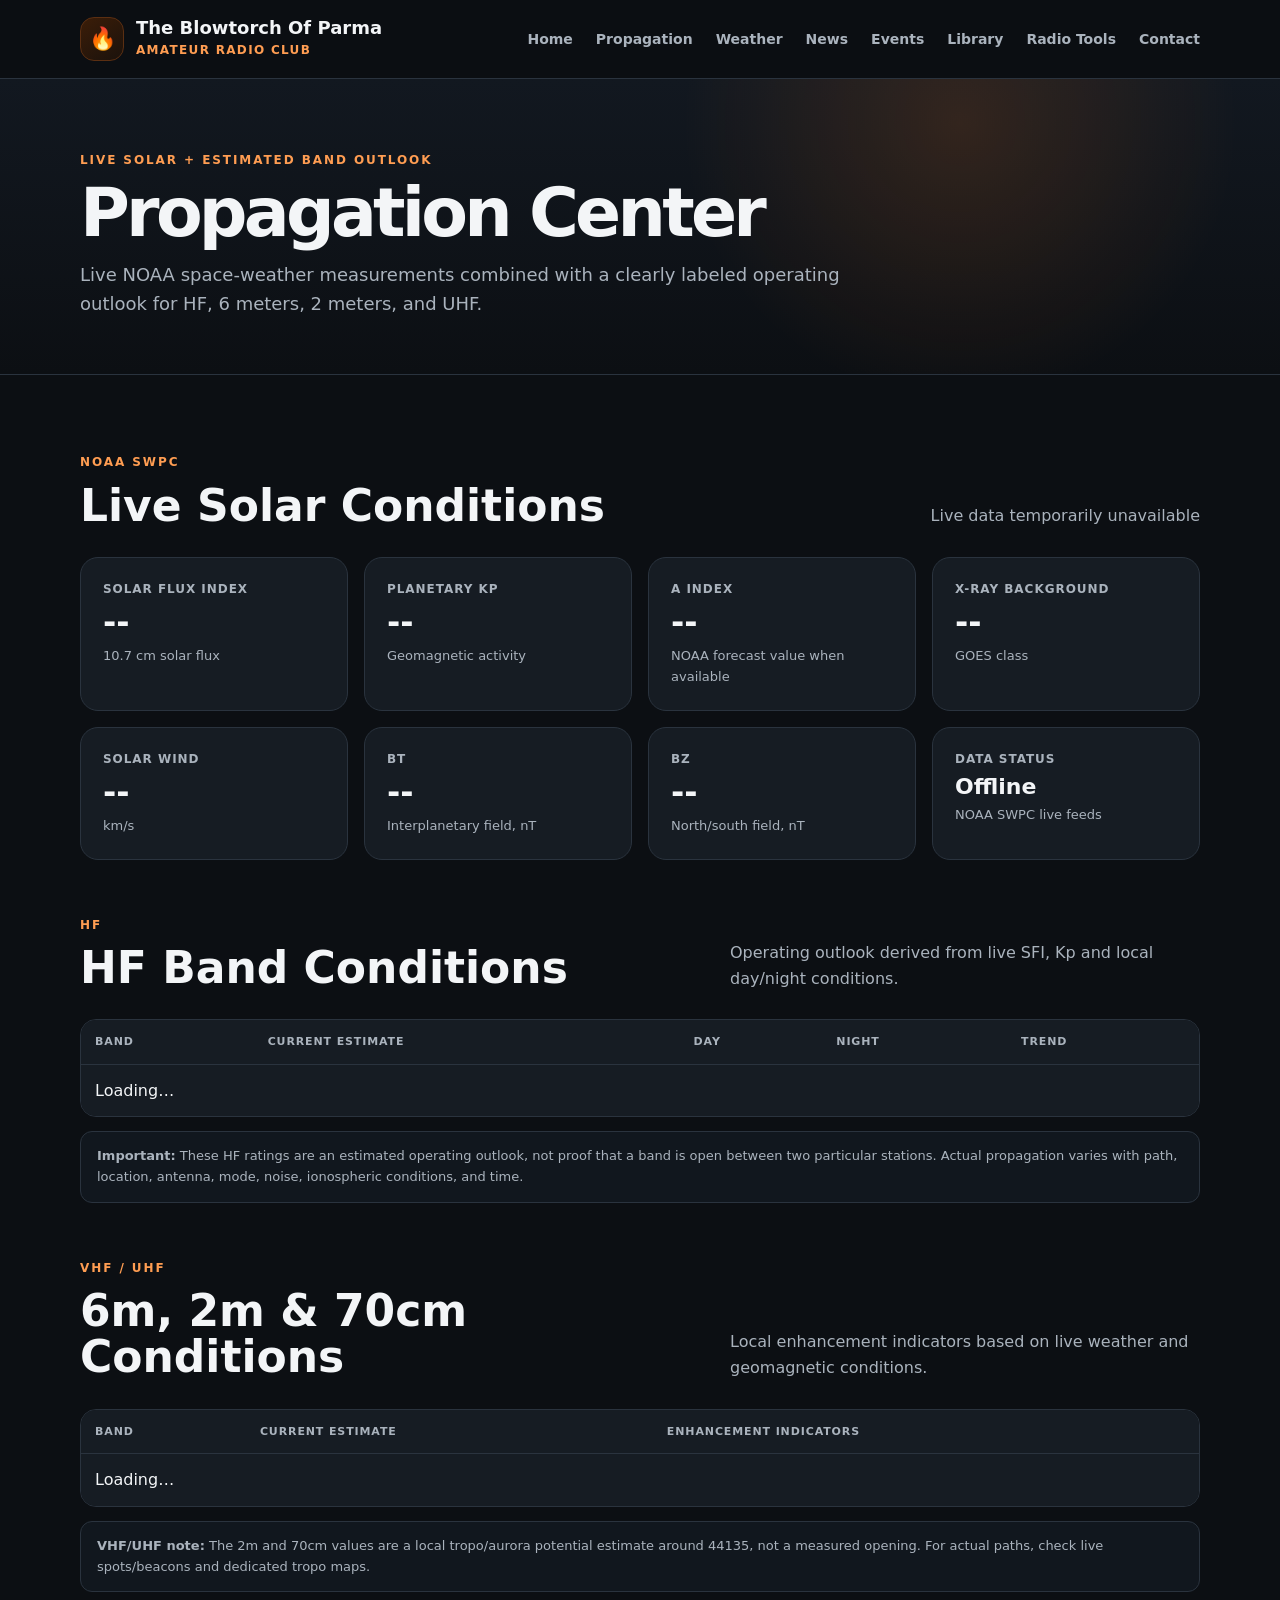
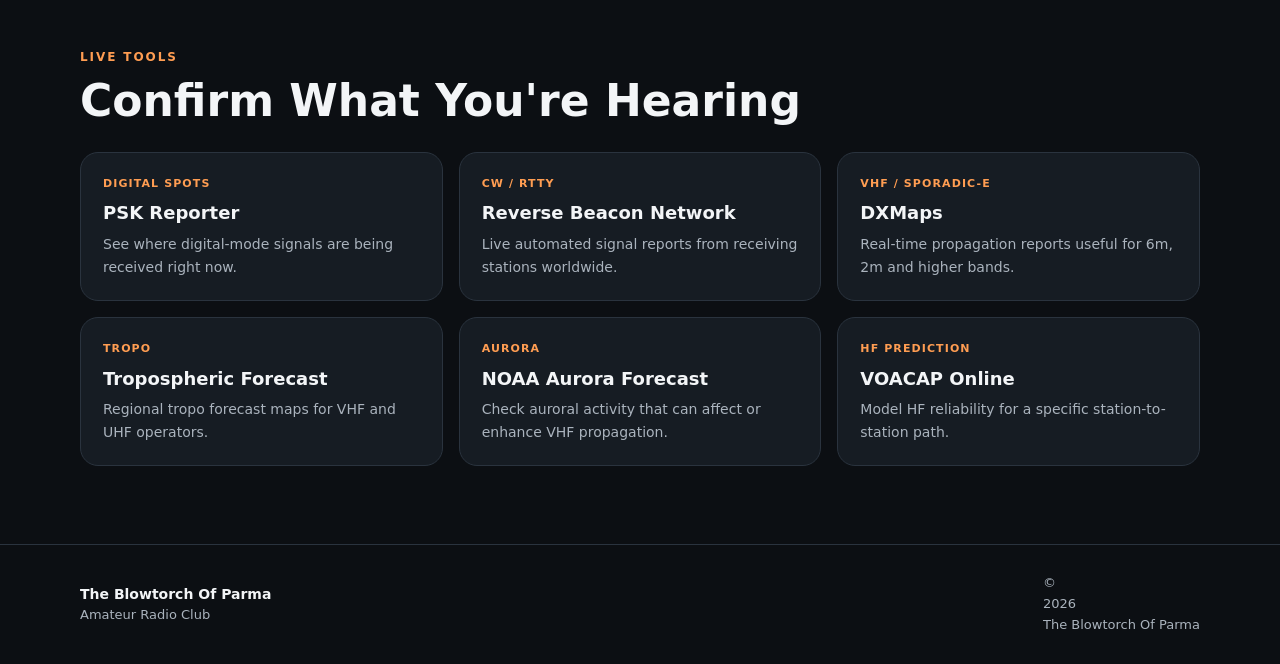
==== solar.html @ c7b8f574 "Startup" ====
<!doctype html>
<html lang="en">
<head>
  <meta charset="utf-8">
  <meta name="viewport" content="width=device-width, initial-scale=1">
  <meta name="description" content="Live solar, HF, VHF and UHF propagation dashboard for The Blowtorch Of Parma Amateur Radio Club">
  <title>Propagation Center | The Blowtorch Of Parma</title>
  <link rel="stylesheet" href="assets/css/style.css">
</head>
<body>
<header class="site-header">
  <div class="container header-inner">
    <a class="brand" href="index.html"><div class="brand-mark" aria-hidden="true">🔥</div><div class="brand-copy"><strong>The Blowtorch Of Parma</strong><span>Amateur Radio Club</span></div></a>
    <button class="nav-toggle" id="navToggle" aria-expanded="false" aria-controls="siteNav">☰</button>
    <nav id="siteNav">
      <a href="index.html">Home</a><a href="solar.html">Propagation</a><a href="weather.html">Weather</a>
      <a href="index.html#news">News</a><a href="index.html#events">Events</a><a href="index.html#library">Library</a>
      <a href="resources.html">Radio Tools</a><a href="index.html#contact">Contact</a>
    </nav>
  </div>
</header>

<main>
<section class="page-hero">
  <div class="container">
    <p class="eyebrow">Live Solar + Estimated Band Outlook</p>
    <h1>Propagation Center</h1>
    <p class="page-lead">Live NOAA space-weather measurements combined with a clearly labeled operating outlook for HF, 6 meters, 2 meters, and UHF.</p>
  </div>
</section>

<section class="section">
  <div class="container">
    <div class="section-heading"><div><p class="eyebrow">NOAA SWPC</p><h2>Live Solar Conditions</h2></div><p id="solarUpdated" class="section-intro">Loading live data…</p></div>
    <div class="metric-grid">
      <div class="metric"><span class="metric-label">Solar Flux Index</span><span id="sfi" class="metric-value">--</span><span class="metric-note">10.7 cm solar flux</span></div>
      <div class="metric"><span class="metric-label">Planetary Kp</span><span id="kp" class="metric-value">--</span><span class="metric-note">Geomagnetic activity</span></div>
      <div class="metric"><span class="metric-label">A Index</span><span id="aIndex" class="metric-value">--</span><span class="metric-note">NOAA forecast value when available</span></div>
      <div class="metric"><span class="metric-label">X-Ray Background</span><span id="xray" class="metric-value">--</span><span class="metric-note">GOES class</span></div>
      <div class="metric"><span class="metric-label">Solar Wind</span><span id="solarWind" class="metric-value">--</span><span class="metric-note">km/s</span></div>
      <div class="metric"><span class="metric-label">Bt</span><span id="bt" class="metric-value">--</span><span class="metric-note">Interplanetary field, nT</span></div>
      <div class="metric"><span class="metric-label">Bz</span><span id="bz" class="metric-value">--</span><span class="metric-note">North/south field, nT</span></div>
      <div class="metric"><span class="metric-label">Data Status</span><span id="dataStatus" class="metric-value" style="font-size:22px">Loading</span><span class="metric-note">NOAA SWPC live feeds</span></div>
    </div>

    <div class="section-heading" style="margin-top:56px"><div><p class="eyebrow">HF</p><h2>HF Band Conditions</h2></div><p class="section-intro">Operating outlook derived from live SFI, Kp and local day/night conditions.</p></div>
    <div class="band-table-wrap">
      <table class="band-table">
        <thead><tr><th>Band</th><th>Current Estimate</th><th>Day</th><th>Night</th><th>Trend</th></tr></thead>
        <tbody id="hfRows"><tr><td colspan="5">Loading…</td></tr></tbody>
      </table>
    </div>
    <div class="disclaimer"><strong>Important:</strong> These HF ratings are an estimated operating outlook, not proof that a band is open between two particular stations. Actual propagation varies with path, location, antenna, mode, noise, ionospheric conditions, and time.</div>

    <div class="section-heading" style="margin-top:56px"><div><p class="eyebrow">VHF / UHF</p><h2>6m, 2m & 70cm Conditions</h2></div><p class="section-intro">Local enhancement indicators based on live weather and geomagnetic conditions.</p></div>
    <div class="band-table-wrap">
      <table class="band-table">
        <thead><tr><th>Band</th><th>Current Estimate</th><th>Enhancement Indicators</th></tr></thead>
        <tbody id="vhfRows"><tr><td colspan="3">Loading…</td></tr></tbody>
      </table>
    </div>
    <div class="disclaimer"><strong>VHF/UHF note:</strong> The 2m and 70cm values are a local tropo/aurora potential estimate around 44135, not a measured opening. For actual paths, check live spots/beacons and dedicated tropo maps.</div>

    <div class="section-heading" style="margin-top:56px"><div><p class="eyebrow">Live Tools</p><h2>Confirm What You're Hearing</h2></div></div>
    <div class="tool-grid">
      <a class="tool-card" href="https://www.pskreporter.info/pskmap.html" target="_blank" rel="noopener"><span class="tool-type">Digital Spots</span><strong>PSK Reporter</strong><p>See where digital-mode signals are being received right now.</p></a>
      <a class="tool-card" href="https://reversebeacon.net/" target="_blank" rel="noopener"><span class="tool-type">CW / RTTY</span><strong>Reverse Beacon Network</strong><p>Live automated signal reports from receiving stations worldwide.</p></a>
      <a class="tool-card" href="https://www.dxmaps.com/" target="_blank" rel="noopener"><span class="tool-type">VHF / Sporadic-E</span><strong>DXMaps</strong><p>Real-time propagation reports useful for 6m, 2m and higher bands.</p></a>
      <a class="tool-card" href="https://www.dxinfocentre.com/tropo.html" target="_blank" rel="noopener"><span class="tool-type">Tropo</span><strong>Tropospheric Forecast</strong><p>Regional tropo forecast maps for VHF and UHF operators.</p></a>
      <a class="tool-card" href="https://www.swpc.noaa.gov/products/aurora-30-minute-forecast" target="_blank" rel="noopener"><span class="tool-type">Aurora</span><strong>NOAA Aurora Forecast</strong><p>Check auroral activity that can affect or enhance VHF propagation.</p></a>
      <a class="tool-card" href="https://www.voacap.com/hf/" target="_blank" rel="noopener"><span class="tool-type">HF Prediction</span><strong>VOACAP Online</strong><p>Model HF reliability for a specific station-to-station path.</p></a>
    </div>
  </div>
</section>
</main>

<footer><div class="container footer-inner"><div><strong>The Blowtorch Of Parma</strong><span>Amateur Radio Club</span></div><div>© <span id="year"></span> The Blowtorch Of Parma</div></div></footer>

<script src="assets/js/live-data.js"></script>
<script>
const set=(id,v,dec=0)=>{
  const e=document.getElementById(id); if(!e) return;
  e.textContent=(v===null||v===undefined||!Number.isFinite(Number(v)))?"--":Number(v).toFixed(dec);
};
const ratingHtml=r=>`<span class="rating ${r.cls||'neutral'}"><span class="rating-dot"></span>${r.label}</span>`;

async function loadPropagation(){
  try{
    const [w,s]=await Promise.all([BLOWTORCH_LIVE.getWeather(),BLOWTORCH_LIVE.getSolar()]);
    set("sfi",s.sfi,0); set("kp",s.kp,1); set("aIndex",s.aIndex,0);
    document.getElementById("xray").textContent=s.xrayClass||"--";
    set("solarWind",s.solarWind,0); set("bt",s.bt,1); set("bz",s.bz,1);
    document.getElementById("dataStatus").textContent="LIVE";
    document.getElementById("solarUpdated").textContent="Updated "+new Date().toLocaleString();

    const hf=BLOWTORCH_LIVE.hfBands(s,w);
    const hfRows=document.getElementById("hfRows"); hfRows.innerHTML="";
    hf.forEach(b=>{
      const tr=document.createElement("tr");
      tr.innerHTML=`<td><strong>${b.band}</strong></td><td>${ratingHtml(b.current)}</td><td>${ratingHtml(b.day)}</td><td>${ratingHtml(b.night)}</td><td>${b.trend}</td>`;
      hfRows.appendChild(tr);
    });

    const vhf=BLOWTORCH_LIVE.vhfBands(s,w);
    const vr=document.getElementById("vhfRows"); vr.innerHTML="";
    vhf.forEach(b=>{
      const tr=document.createElement("tr");
      tr.innerHTML=`<td><strong>${b.band}</strong></td><td>${ratingHtml(b.current)}</td><td>${b.enhancement}</td>`;
      vr.appendChild(tr);
    });
  }catch(e){
    console.error(e);
    document.getElementById("dataStatus").textContent="Offline";
    document.getElementById("solarUpdated").textContent="Live data temporarily unavailable";
  }
}

document.getElementById("year").textContent=new Date().getFullYear();
const b=document.getElementById("navToggle"),n=document.getElementById("siteNav");
b.addEventListener("click",()=>{const o=n.classList.toggle("open");b.setAttribute("aria-expanded",String(o));});
n.querySelectorAll("a").forEach(a=>a.addEventListener("click",()=>n.classList.remove("open")));
loadPropagation();
</script>
</body>
</html>
---- assets/css/style.css ----
*{box-sizing:border-box}
:root{
  --bg:#0c0f13;
  --bg-soft:#11161c;
  --panel:#161c23;
  --panel-2:#1b222b;
  --line:#2a333e;
  --text:#f3f5f7;
  --muted:#aab3bd;
  --orange:#ff7a1a;
  --orange-soft:#ff9d52;
  --max:1120px;
  --radius:18px;
}
html{scroll-behavior:smooth}
body{
  margin:0;
  font-family:Inter,ui-sans-serif,system-ui,-apple-system,BlinkMacSystemFont,"Segoe UI",sans-serif;
  background:var(--bg);
  color:var(--text);
  line-height:1.6;
}
a{color:inherit}
img{max-width:100%;display:block}
.container{width:min(var(--max),calc(100% - 36px));margin:auto}
.site-header{
  position:sticky;top:0;z-index:50;
  background:rgba(12,15,19,.92);
  border-bottom:1px solid var(--line);
  backdrop-filter:blur(14px);
}
.header-inner{min-height:78px;display:flex;align-items:center;justify-content:space-between;gap:24px}
.brand{display:flex;align-items:center;gap:12px;text-decoration:none}
.brand-mark{
  width:44px;height:44px;border-radius:14px;
  display:grid;place-items:center;
  background:linear-gradient(145deg,#3b1d08,#1b120c);
  border:1px solid #5b2f12;
  font-size:22px;
}
.brand-copy strong{display:block;font-size:18px;line-height:1.15}
.brand-copy span{display:block;color:var(--orange-soft);font-size:12px;font-weight:800;letter-spacing:.11em;text-transform:uppercase;margin-top:3px}
nav{display:flex;gap:23px}
nav a{text-decoration:none;color:var(--muted);font-size:14px;font-weight:700}
nav a:hover{color:var(--text)}
.nav-toggle{display:none;background:transparent;border:1px solid var(--line);color:var(--text);border-radius:10px;padding:7px 11px;font-size:20px}
.hero{
  position:relative;
  overflow:hidden;
  border-bottom:1px solid var(--line);
  background:
    radial-gradient(circle at 75% 10%,rgba(255,122,26,.18),transparent 26%),
    radial-gradient(circle at 90% 70%,rgba(255,122,26,.08),transparent 22%),
    linear-gradient(180deg,#121820 0%,#0c0f13 100%);
}
.hero:after{
  content:"";
  position:absolute;inset:auto -15% -170px -15%;
  height:260px;
  background:radial-gradient(ellipse at center,rgba(255,122,26,.10),transparent 65%);
  pointer-events:none;
}
.hero-grid{
  position:relative;z-index:2;
  display:grid;grid-template-columns:1.15fr .85fr;
  gap:54px;align-items:center;
  padding:94px 0 86px;
}
.eyebrow{margin:0 0 10px;color:var(--orange-soft);font-size:12px;font-weight:900;letter-spacing:.16em;text-transform:uppercase}
h1{font-size:clamp(48px,7vw,82px);line-height:.98;letter-spacing:-.055em;margin:0 0 12px}
.hero-subtitle{font-size:clamp(21px,3vw,30px);font-weight:750;margin:0 0 20px;color:#d7dde2}
.hero-text{max-width:690px;color:var(--muted);font-size:18px;margin:0 0 28px}
.hero-actions{display:flex;gap:12px;flex-wrap:wrap}
.button{
  display:inline-flex;align-items:center;justify-content:center;
  min-height:46px;padding:0 18px;border-radius:11px;
  text-decoration:none;font-weight:850;border:1px solid transparent;
}
.button.primary{background:var(--orange);color:#1b0d03}
.button.primary:hover{background:var(--orange-soft)}
.button.secondary{background:#151b22;border-color:var(--line);color:var(--text)}
.button.secondary:hover{border-color:#46515e;background:#1b232c}
.hero-panel{
  position:relative;
  min-height:360px;
  border-radius:26px;
  border:1px solid #3a2a20;
  background:
    linear-gradient(180deg,rgba(255,122,26,.08),transparent 45%),
    #121820;
  padding:30px;
  overflow:hidden;
  box-shadow:0 24px 70px rgba(0,0,0,.26);
}
.hero-panel:before{
  content:"";
  position:absolute;inset:0;
  background:
    linear-gradient(rgba(255,255,255,.025) 1px,transparent 1px),
    linear-gradient(90deg,rgba(255,255,255,.025) 1px,transparent 1px);
  background-size:34px 34px;
  mask-image:linear-gradient(to bottom,black,transparent 88%);
}
.signal-lines{position:absolute;inset:34px}
.signal-lines span{
  position:absolute;left:8%;right:8%;height:2px;
  background:linear-gradient(90deg,transparent,var(--orange),transparent);
  opacity:.25;border-radius:2px;
}
.signal-lines span:nth-child(1){top:24%;transform:rotate(-7deg)}
.signal-lines span:nth-child(2){top:42%;transform:rotate(4deg)}
.signal-lines span:nth-child(3){top:59%;transform:rotate(-3deg)}
.signal-lines span:nth-child(4){top:74%;transform:rotate(7deg)}
.hero-panel-content{position:absolute;left:30px;right:30px;bottom:30px;z-index:2}
.panel-label{margin:0 0 8px;color:var(--orange-soft);font-size:11px;font-weight:900;letter-spacing:.15em;text-transform:uppercase}
.hero-panel h2{font-size:32px;line-height:1.05;margin:0 0 12px}
.hero-panel p:last-child{margin:0;color:var(--muted)}
.section{padding:78px 0}
.section.alt{background:var(--bg-soft);border-top:1px solid var(--line);border-bottom:1px solid var(--line)}
.section-heading{display:flex;align-items:end;justify-content:space-between;gap:30px;margin-bottom:28px}
.section-heading h2,.split h2,.contact-card h2{font-size:clamp(30px,4vw,44px);line-height:1.05;margin:0}
.section-intro{max-width:470px;color:var(--muted);margin:0}
.card-grid{display:grid;grid-template-columns:repeat(3,1fr);gap:18px}
.card,.info-card,.resource-card,.gallery-card{
  background:var(--panel);
  border:1px solid var(--line);
  border-radius:var(--radius);
}
.card{padding:24px}
.card:hover,.resource-card:hover,.gallery-card:hover{border-color:#46515e}
.card-kicker{margin:0 0 9px;color:var(--orange-soft);font-size:11px;font-weight:900;letter-spacing:.12em;text-transform:uppercase}
.card h3{margin:0 0 10px;font-size:22px;line-height:1.15}
.card p{color:var(--muted);margin:0 0 12px}
.meta{font-size:13px;color:#c9d0d6!important;font-weight:750}
.text-link{color:var(--orange-soft);text-decoration:none;font-weight:800}
.split{display:grid;grid-template-columns:1.15fr .85fr;gap:44px;align-items:start}
.prose p{color:var(--muted);font-size:17px}
.info-card{padding:25px}
.quick-row{display:flex;justify-content:space-between;gap:18px;padding:13px 0;border-bottom:1px solid var(--line)}
.quick-row:last-child{border-bottom:0}
.quick-row span:first-child{color:var(--muted)}
.quick-row span:last-child{text-align:right;font-weight:750}
.resource-grid{display:grid;grid-template-columns:repeat(3,1fr);gap:16px}
.resource-card{display:block;padding:22px;text-decoration:none;background:var(--panel);transition:.15s ease}
.resource-card strong{display:block;font-size:17px;margin-bottom:6px}
.resource-card span{display:block;color:var(--muted);font-size:14px}
.gallery-grid{display:grid;grid-template-columns:repeat(3,1fr);gap:16px}
.gallery-card{overflow:hidden;background:var(--panel)}
.gallery-placeholder{
  aspect-ratio:16/10;
  display:grid;place-items:center;
  background:
    radial-gradient(circle at 70% 20%,rgba(255,122,26,.14),transparent 26%),
    #131920;
  color:#9ca7b2;font-size:42px;
}
.gallery-caption{padding:16px 18px}
.gallery-caption strong{display:block;margin-bottom:4px}
.gallery-caption span{color:var(--muted);font-size:14px}
.contact-section{padding-top:62px;padding-bottom:76px}
.contact-card{
  display:flex;align-items:center;justify-content:space-between;gap:30px;
  padding:34px;border:1px solid #4b2e1d;
  background:linear-gradient(145deg,rgba(255,122,26,.08),rgba(22,28,35,.92));
  border-radius:22px;
}
.contact-card p:last-child{color:var(--muted);margin-bottom:0}
footer{border-top:1px solid var(--line);padding:28px 0;color:var(--muted);font-size:13px}
.footer-inner{display:flex;justify-content:space-between;align-items:center;gap:24px}
.footer-inner strong{display:block;color:var(--text);font-size:14px}
.footer-inner span{display:block}
.hidden{display:none!important}
@media(max-width:900px){
  .hero-grid,.split{grid-template-columns:1fr}
  .hero-panel{min-height:300px}
  .card-grid,.resource-grid,.gallery-grid{grid-template-columns:1fr 1fr}
}
@media(max-width:760px){
  .nav-toggle{display:block}
  nav{
    display:none;position:absolute;left:18px;right:18px;top:78px;
    flex-direction:column;gap:0;padding:8px;
    border:1px solid var(--line);background:var(--panel);border-radius:14px;
    box-shadow:0 20px 50px rgba(0,0,0,.28);
  }
  nav.open{display:flex}
  nav a{padding:12px 13px;border-radius:8px}
  nav a:hover{background:#1c242d}
  .hero-grid{padding:70px 0 62px}
  .hero-panel{display:none}
  .section{padding:58px 0}
  .section-heading{align-items:flex-start;flex-direction:column;gap:10px}
  .card-grid,.resource-grid,.gallery-grid{grid-template-columns:1fr}
  .contact-card,.footer-inner{align-items:flex-start;flex-direction:column}
  .brand-copy strong{font-size:16px}
}

.page-hero{
  border-bottom:1px solid var(--line);
  background:
    radial-gradient(circle at 75% 15%,rgba(255,122,26,.14),transparent 28%),
    linear-gradient(180deg,#121820 0%,#0c0f13 100%);
}
.page-hero .container{padding:72px 0 56px}
.page-hero h1{font-size:clamp(42px,6vw,68px);margin-bottom:14px}
.page-lead{max-width:760px;color:var(--muted);font-size:18px;margin:0}
.metric-grid{display:grid;grid-template-columns:repeat(4,1fr);gap:16px}
.metric{
  background:var(--panel);border:1px solid var(--line);border-radius:var(--radius);padding:22px
}
.metric-label{display:block;color:var(--muted);font-size:12px;font-weight:800;letter-spacing:.08em;text-transform:uppercase}
.metric-value{display:block;font-size:32px;font-weight:850;line-height:1.1;margin-top:6px}
.metric-note{display:block;color:var(--muted);font-size:13px;margin-top:6px}
.status-bar{
  display:flex;align-items:center;justify-content:space-between;gap:18px;
  margin-top:22px;padding:16px 18px;border:1px solid var(--line);
  border-radius:14px;background:var(--panel)
}
.status-dot{display:inline-block;width:9px;height:9px;border-radius:50%;background:var(--orange);margin-right:8px}
.data-table{width:100%;border-collapse:collapse;background:var(--panel);border:1px solid var(--line);border-radius:14px;overflow:hidden}
.data-table th,.data-table td{padding:13px 15px;border-bottom:1px solid var(--line);text-align:left}
.data-table th{color:var(--muted);font-size:12px;text-transform:uppercase;letter-spacing:.08em}
.data-table tr:last-child td{border-bottom:0}
.source-note{color:var(--muted);font-size:13px;margin-top:16px}
.source-note a{color:var(--orange-soft)}
.weather-main{display:grid;grid-template-columns:1.05fr .95fr;gap:20px}
.weather-now{
  background:linear-gradient(145deg,rgba(255,122,26,.08),var(--panel));
  border:1px solid #4b2e1d;border-radius:22px;padding:30px
}
.weather-temp{font-size:72px;line-height:1;font-weight:850;letter-spacing:-.05em;margin:10px 0}
.weather-description{font-size:20px;margin:0 0 18px}
.weather-details{display:grid;grid-template-columns:1fr 1fr;gap:12px}
.weather-detail{padding:15px;border-radius:12px;background:rgba(255,255,255,.025);border:1px solid var(--line)}
.weather-detail span{display:block;color:var(--muted);font-size:12px;text-transform:uppercase;letter-spacing:.07em}
.weather-detail strong{display:block;font-size:19px;margin-top:3px}
.forecast-grid{display:grid;grid-template-columns:repeat(4,1fr);gap:12px;margin-top:20px}
.forecast-day{background:var(--panel);border:1px solid var(--line);border-radius:14px;padding:18px}
.forecast-day strong{display:block;margin-bottom:7px}
.forecast-day span{display:block;color:var(--muted);font-size:14px}
.loading{color:var(--muted)}
.error-box{padding:16px;border:1px solid #63352b;background:#251613;border-radius:12px;color:#ffd7cb}
@media(max-width:900px){
  .metric-grid{grid-template-columns:1fr 1fr}
  .weather-main{grid-template-columns:1fr}
  .forecast-grid{grid-template-columns:1fr 1fr}
}
@media(max-width:600px){
  .metric-grid,.forecast-grid{grid-template-columns:1fr}
  .weather-details{grid-template-columns:1fr}
  .status-bar{align-items:flex-start;flex-direction:column}
}

/* Operations Portal additions */
.ops-strip{border-bottom:1px solid var(--line);background:#10151b}
.ops-strip-inner{display:flex;gap:20px;align-items:center;min-height:42px;overflow:hidden;color:var(--muted);font-size:13px}
.ops-strip-item{white-space:nowrap}
.ops-strip strong{color:var(--text)}
.ops-live{color:var(--orange-soft);font-weight:850}
.dashboard-grid{display:grid;grid-template-columns:1.2fr .8fr;gap:20px}
.dashboard-panel{background:var(--panel);border:1px solid var(--line);border-radius:var(--radius);padding:24px}
.dashboard-panel h3{margin:0 0 16px}
.mini-metrics{display:grid;grid-template-columns:repeat(2,1fr);gap:12px}
.mini-metric{border:1px solid var(--line);background:#121820;border-radius:13px;padding:15px}
.mini-metric span{display:block;color:var(--muted);font-size:12px;text-transform:uppercase;letter-spacing:.07em}
.mini-metric strong{display:block;font-size:25px;margin-top:3px}
.band-summary{display:flex;flex-wrap:wrap;gap:9px}
.band-chip{display:inline-flex;gap:8px;align-items:center;padding:8px 10px;border:1px solid var(--line);border-radius:999px;background:#121820;font-size:13px}
.band-dot{width:8px;height:8px;border-radius:50%;background:#7f8a95}
.band-good .band-dot{background:#52c878}
.band-fair .band-dot{background:#e4b84e}
.band-poor .band-dot{background:#de685b}
.band-neutral .band-dot{background:#7f8a95}
.band-table-wrap{overflow-x:auto;border:1px solid var(--line);border-radius:16px}
.band-table{width:100%;border-collapse:collapse;min-width:680px;background:var(--panel)}
.band-table th,.band-table td{padding:13px 14px;border-bottom:1px solid var(--line);text-align:left}
.band-table th{color:var(--muted);font-size:11px;text-transform:uppercase;letter-spacing:.08em}
.band-table tbody tr:last-child td{border-bottom:0}
.rating{display:inline-flex;align-items:center;gap:7px;font-weight:800}
.rating-dot{width:9px;height:9px;border-radius:50%;background:#7f8a95}
.rating.good .rating-dot{background:#52c878}.rating.good{color:#9de3b1}
.rating.fair .rating-dot{background:#e4b84e}.rating.fair{color:#f0d985}
.rating.poor .rating-dot{background:#de685b}.rating.poor{color:#f0a39a}
.rating.neutral .rating-dot{background:#7f8a95}.rating.neutral{color:#c3cbd2}
.disclaimer{margin-top:14px;padding:14px 16px;border:1px solid var(--line);border-radius:12px;background:#11171e;color:var(--muted);font-size:13px}
.tool-grid{display:grid;grid-template-columns:repeat(3,1fr);gap:16px}
.tool-card{display:block;text-decoration:none;background:var(--panel);border:1px solid var(--line);border-radius:var(--radius);padding:22px;transition:.15s ease}
.tool-card:hover{border-color:#4b5663;transform:translateY(-2px)}
.tool-card .tool-type{display:block;color:var(--orange-soft);font-size:11px;font-weight:900;letter-spacing:.1em;text-transform:uppercase;margin-bottom:7px}
.tool-card strong{display:block;font-size:18px;margin-bottom:5px}
.tool-card p{margin:0;color:var(--muted);font-size:14px}
.alert-list{display:grid;gap:10px}
.alert-row{border:1px solid var(--line);border-radius:12px;padding:14px;background:#121820}
.alert-row strong{display:block;margin-bottom:4px}
.alert-row span{color:var(--muted);font-size:13px}
.status-small{color:var(--muted);font-size:12px}
@media(max-width:900px){
  .dashboard-grid{grid-template-columns:1fr}
  .tool-grid{grid-template-columns:1fr 1fr}
}
@media(max-width:640px){
  .ops-strip-inner{overflow-x:auto}
  .tool-grid,.mini-metrics{grid-template-columns:1fr}
}
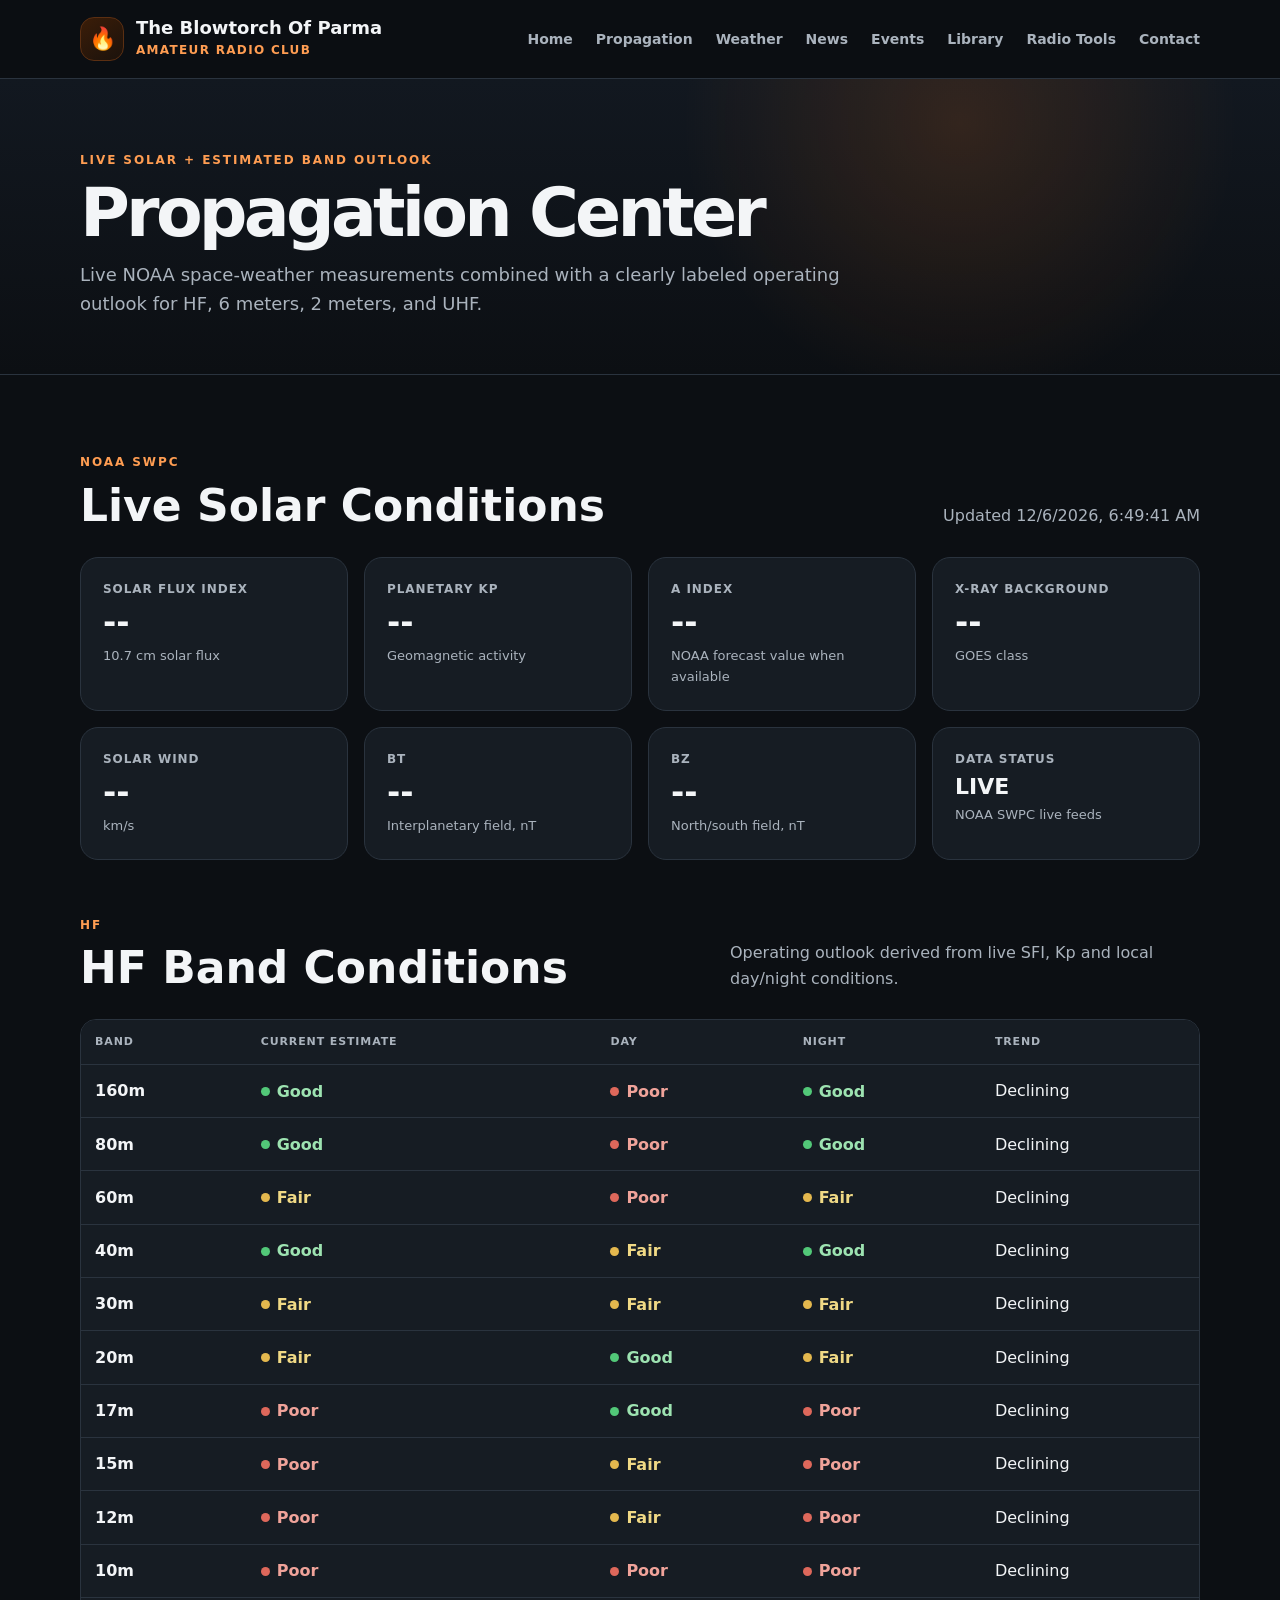
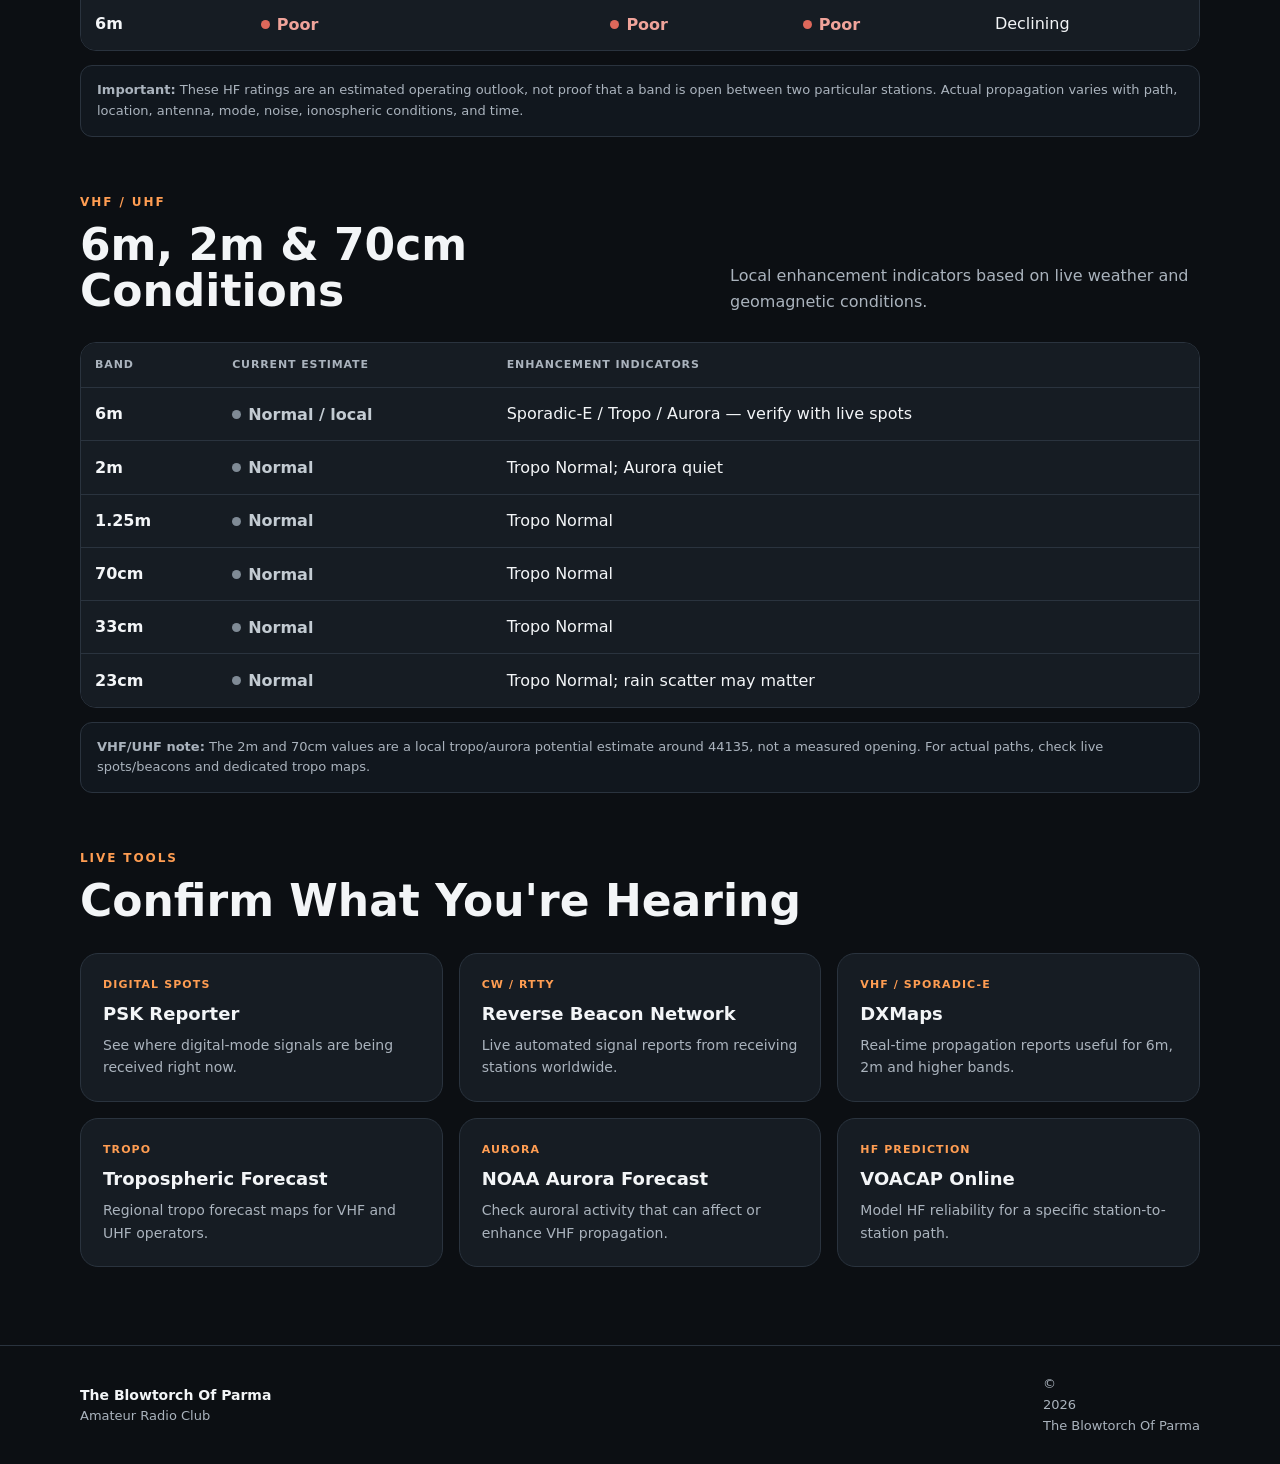
==== commit e6451e64: "2.1" ====
--- a/solar.html
+++ b/solar.html
@@ -76,7 +76,7 @@
 
 <footer><div class="container footer-inner"><div><strong>The Blowtorch Of Parma</strong><span>Amateur Radio Club</span></div><div>© <span id="year"></span> The Blowtorch Of Parma</div></div></footer>
 
-<script src="assets/js/live-data.js"></script>
+<script src="assets/js/live-data.js?v=4"></script>
 <script>
 const set=(id,v,dec=0)=>{
   const e=document.getElementById(id); if(!e) return;
@@ -86,7 +86,9 @@
 
 async function loadPropagation(){
   try{
-    const [w,s]=await Promise.all([BLOWTORCH_LIVE.getWeather(),BLOWTORCH_LIVE.getSolar()]);
+    const [wr,sr]=await Promise.allSettled([BLOWTORCH_LIVE.getWeather(),BLOWTORCH_LIVE.getSolar()]);
+    const w=wr.status==="fulfilled"?wr.value:null;
+    const s=sr.status==="fulfilled"?sr.value:{kp:null,sfi:null,aIndex:null,xrayClass:"--",solarWind:null,bt:null,bz:null};
     set("sfi",s.sfi,0); set("kp",s.kp,1); set("aIndex",s.aIndex,0);
     document.getElementById("xray").textContent=s.xrayClass||"--";
     set("solarWind",s.solarWind,0); set("bt",s.bt,1); set("bz",s.bz,1);
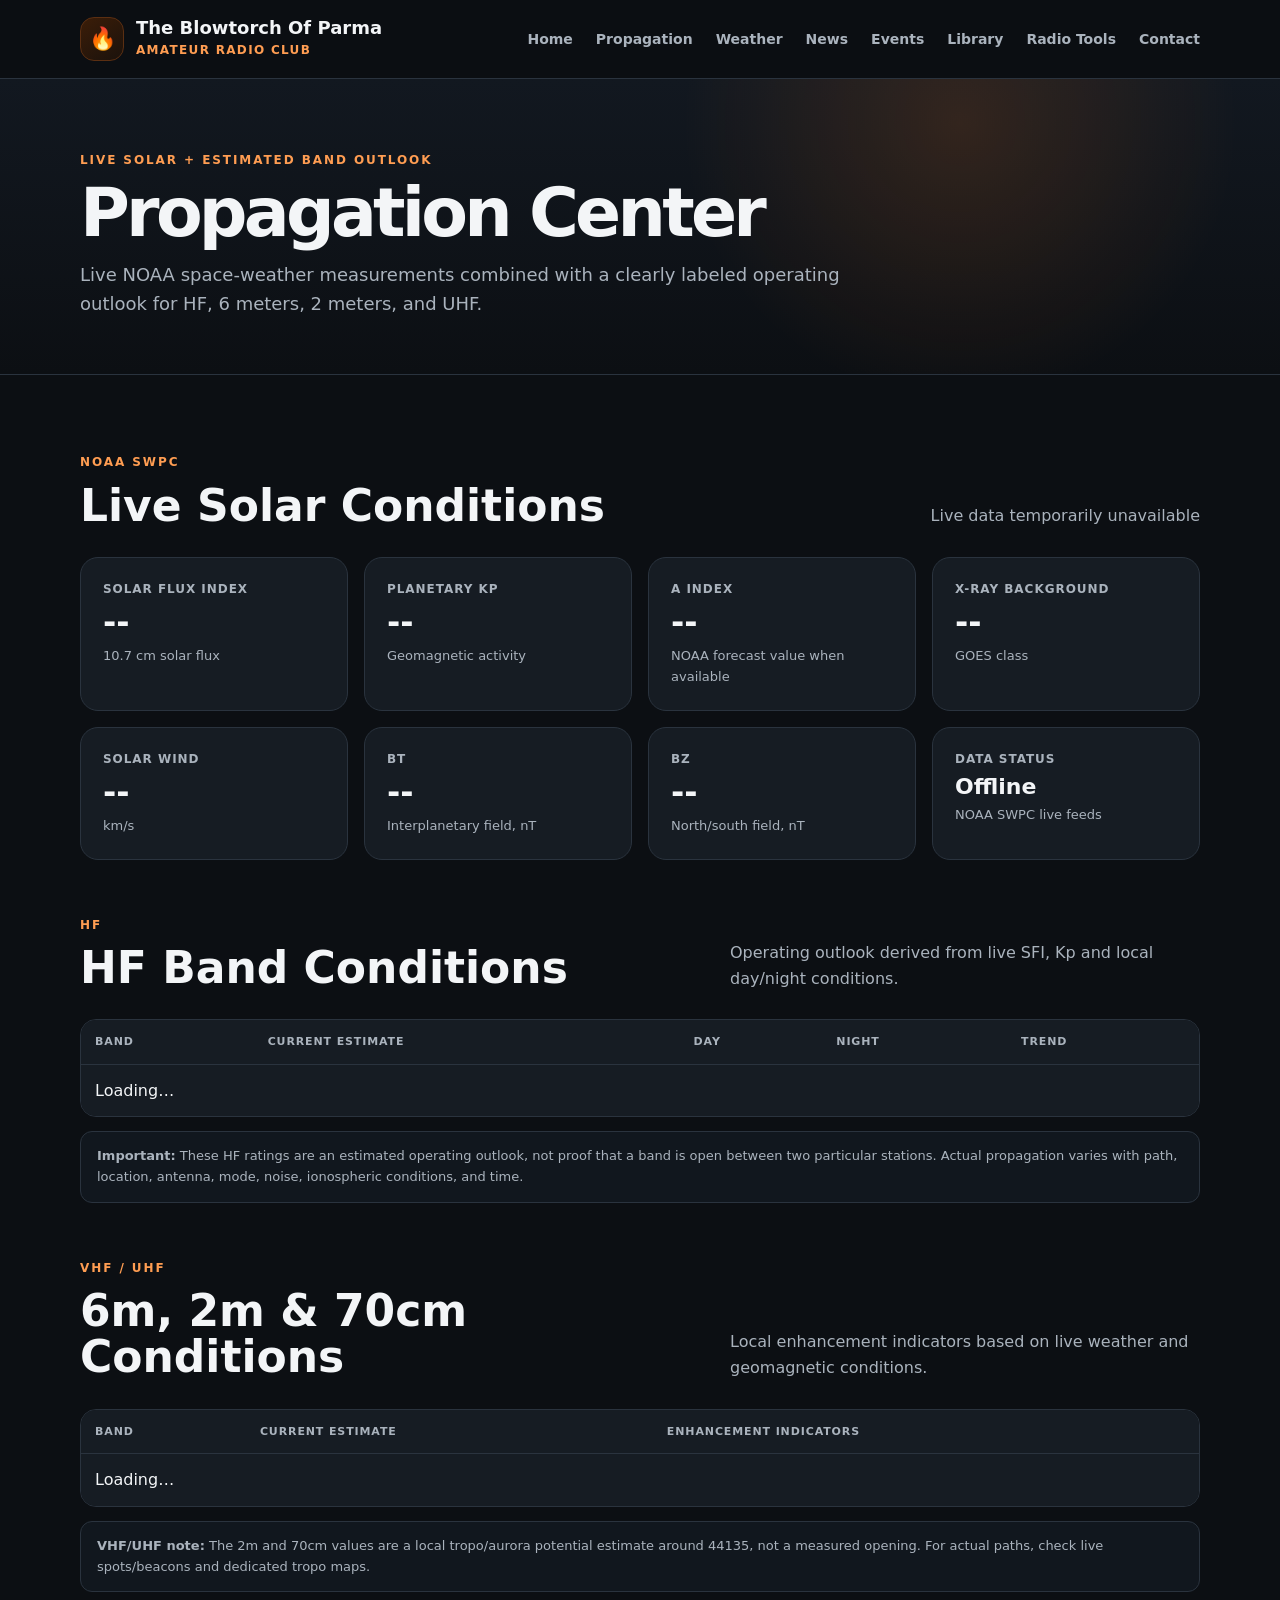
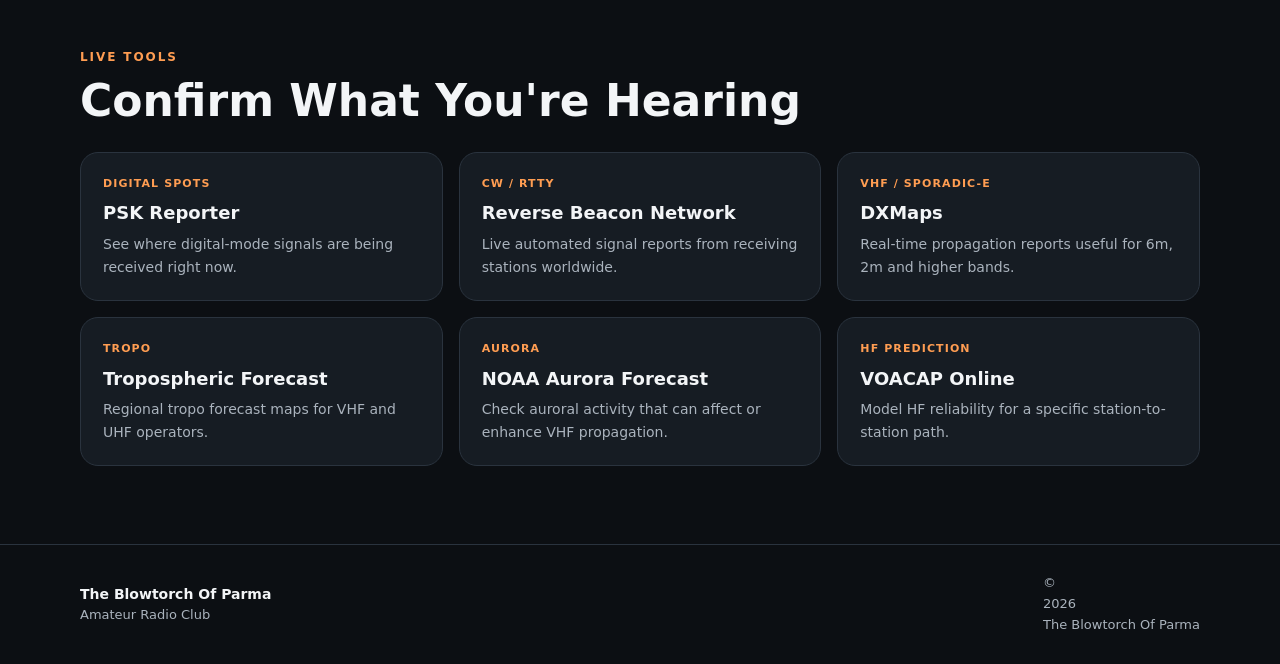
==== commit 67fba280: "2.2" ====
--- a/solar.html
+++ b/solar.html
@@ -76,7 +76,7 @@
 
 <footer><div class="container footer-inner"><div><strong>The Blowtorch Of Parma</strong><span>Amateur Radio Club</span></div><div>© <span id="year"></span> The Blowtorch Of Parma</div></div></footer>
 
-<script src="assets/js/live-data.js?v=4"></script>
+<script src="assets/js/live-data.js"></script>
 <script>
 const set=(id,v,dec=0)=>{
   const e=document.getElementById(id); if(!e) return;
@@ -86,9 +86,7 @@
 
 async function loadPropagation(){
   try{
-    const [wr,sr]=await Promise.allSettled([BLOWTORCH_LIVE.getWeather(),BLOWTORCH_LIVE.getSolar()]);
-    const w=wr.status==="fulfilled"?wr.value:null;
-    const s=sr.status==="fulfilled"?sr.value:{kp:null,sfi:null,aIndex:null,xrayClass:"--",solarWind:null,bt:null,bz:null};
+    const [w,s]=await Promise.all([BLOWTORCH_LIVE.getWeather(),BLOWTORCH_LIVE.getSolar()]);
     set("sfi",s.sfi,0); set("kp",s.kp,1); set("aIndex",s.aIndex,0);
     document.getElementById("xray").textContent=s.xrayClass||"--";
     set("solarWind",s.solarWind,0); set("bt",s.bt,1); set("bz",s.bz,1);
